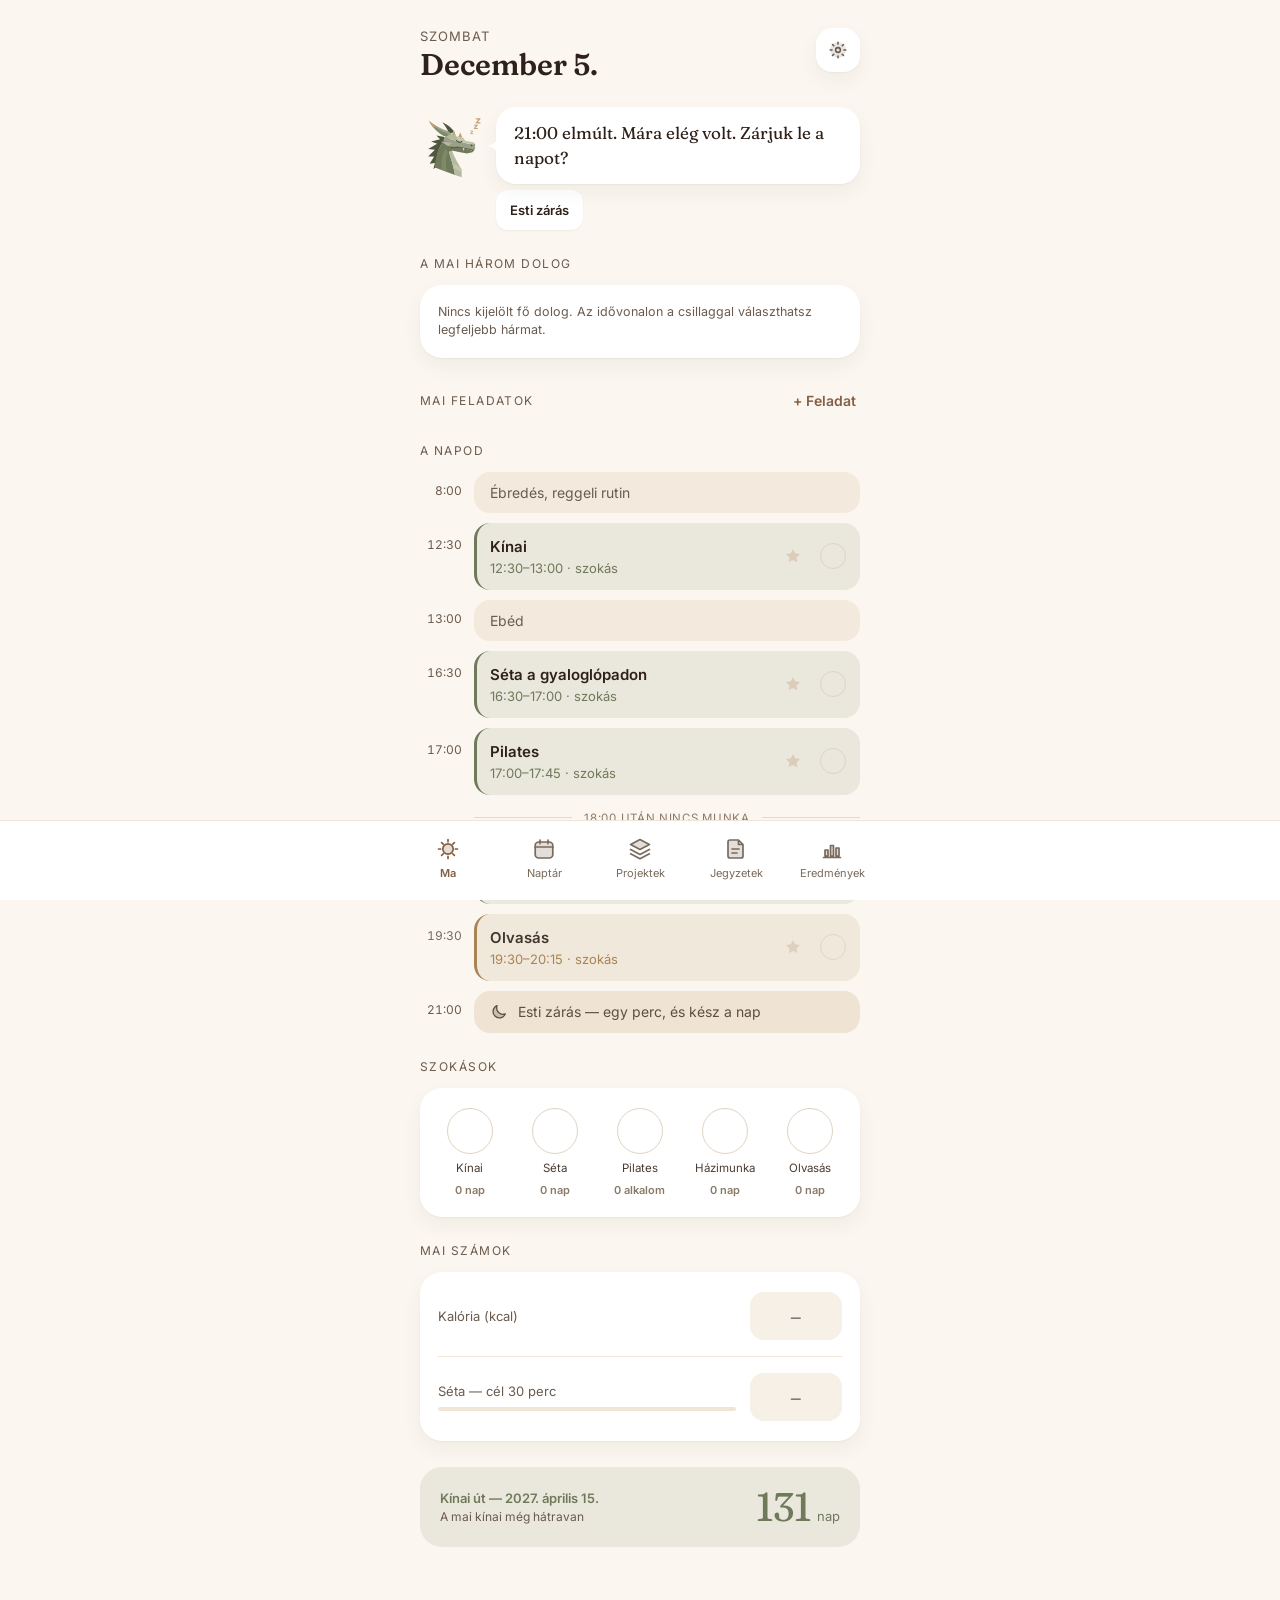
==== index.html @ 64d8f579 "Add files via upload" ====
<!doctype html>
<html lang="hu">
<head>
<meta charset="utf-8">
<meta name="viewport" content="width=device-width, initial-scale=1, viewport-fit=cover">
<meta name="theme-color" content="#FBF6EF">
<meta name="description" content="Callan – napi fókusz, projektek, szokások és jegyzetek.">
<title>Callan</title>
<link rel="manifest" href="manifest.webmanifest">
<link rel="icon" href="icons/favicon.svg" type="image/svg+xml">
<link rel="icon" href="icons/favicon-32.png" sizes="32x32" type="image/png">
<link rel="apple-touch-icon" href="icons/apple-touch-icon.png">
<link rel="preconnect" href="https://fonts.googleapis.com">
<link rel="preconnect" href="https://fonts.gstatic.com" crossorigin>
<link rel="stylesheet" href="https://fonts.googleapis.com/css2?family=Fraunces:opsz,wght,SOFT,WONK@9..144,400..700,0..100,0..1&family=Inter:wght@400;500;600&display=swap">
<link rel="stylesheet" href="css/app.css">
</head>
<body>
<div id="app" class="app"><p style="padding:40vh 20px 0;text-align:center;color:#6B5B4E;font-family:Georgia,serif">Callan ébredezik…</p></div>
<noscript><p style="padding:20px">Callanhoz JavaScript kell.</p></noscript>
<script src="js/util.js"></script>
<script src="js/callan.js"></script>
<script src="js/store.js"></script>
<script src="js/scheduler.js"></script>
<script src="js/ui.js"></script>
<script src="js/app.js"></script>
</body>
</html>
---- css/app.css ----
:root {
  --bg: #FBF6EF;
  --card: #FFFFFF;
  --ink: #2E211A;
  --ink-2: #4A3B31;
  --muted: #6B5B4E;
  --faint: #8C7A69;
  --line: #F2E8DA;
  --field: #F7F0E6;
  --track: #F0E6D8;
  --ring: #DCCDBA;
  --sage: #6F7A5A;
  --accent: #846044;
  --shadow: 0 1px 2px rgba(46, 33, 26, .04), 0 8px 20px rgba(46, 33, 26, .05);
  --serif: "Fraunces", Georgia, "Times New Roman", serif;
  --sans: "Inter", system-ui, -apple-system, "Segoe UI", Roboto, sans-serif;
  --safe-b: env(safe-area-inset-bottom, 0px);
  --safe-t: env(safe-area-inset-top, 0px);
}
* { box-sizing: border-box; }
html, body { margin: 0; background: var(--bg); color: var(--ink); font-family: var(--sans); -webkit-text-size-adjust: 100%; }
body { min-height: 100vh; }
button, input, select, textarea { font: inherit; color: inherit; }
button { cursor: pointer; }
:focus-visible { outline: 2px solid var(--accent); outline-offset: 2px; }
@media (prefers-reduced-motion: reduce) { * { transition: none !important; animation: none !important; } }

.serif { font-family: var(--serif); font-variation-settings: 'SOFT' 60, 'WONK' 0; }
.app { max-width: 480px; margin: 0 auto; min-height: 100vh; position: relative; }
.screen { padding: calc(28px + var(--safe-t)) 20px calc(120px + var(--safe-b)) 20px; display: flex; flex-direction: column; gap: 26px; }
.sec { display: flex; flex-direction: column; gap: 14px; }
.label { font-size: 12px; letter-spacing: .12em; text-transform: uppercase; color: var(--muted); }
.row { display: flex; align-items: center; gap: 12px; }
.between { display: flex; align-items: center; justify-content: space-between; gap: 12px; }
.grow { flex: 1 1 auto; min-width: 0; }
.muted { color: var(--muted); }
.small { font-size: 13px; }
.tiny { font-size: 12px; }
.hidden-label { position: absolute; width: 1px; height: 1px; overflow: hidden; clip: rect(0 0 0 0); white-space: nowrap; }

/* Fejléc */
.head { display: flex; align-items: flex-start; justify-content: space-between; gap: 12px; }
.head-kicker { font-size: 13px; letter-spacing: .08em; text-transform: uppercase; color: var(--muted); }
.h1 { font-family: var(--serif); font-variation-settings: 'SOFT' 60, 'WONK' 0; font-size: 30px; font-weight: 600; line-height: 1.1; margin: 4px 0 0; }
.h2 { font-family: var(--serif); font-variation-settings: 'SOFT' 60, 'WONK' 0; font-size: 21px; font-weight: 600; margin: 0; }
.icon-btn { width: 44px; height: 44px; flex: 0 0 auto; border: 0; border-radius: 16px; background: var(--card); box-shadow: var(--shadow); display: flex; align-items: center; justify-content: center; color: var(--muted); }
.icon-btn.plain { background: transparent; box-shadow: none; }

/* Kártyák */
.card { background: var(--card); border-radius: 22px; padding: 18px; box-shadow: var(--shadow); }
.card.pad-s { padding: 4px 18px; }
.list > * + * { border-top: 1px solid var(--line); }

/* Callan beszél */
.say { display: flex; align-items: center; gap: 12px; }
.say-av { width: 64px; height: 64px; flex: 0 0 auto; }
.say-bubble { position: relative; flex: 1 1 auto; background: var(--card); border-radius: 20px; padding: 14px 18px; font-family: var(--serif); font-variation-settings: 'SOFT' 60, 'WONK' 0; font-size: 17px; line-height: 1.45; box-shadow: var(--shadow); }
.say-bubble::before { content: ""; position: absolute; left: -9px; top: 50%; margin-top: -9px; width: 10px; height: 18px; background: var(--card); clip-path: path('M10 0 C10 6 5 8 0 9 C5 10 10 12 10 18 Z'); }
.say-actions { display: flex; flex-wrap: wrap; gap: 8px; padding-left: 76px; margin-top: -4px; }

/* Gombok */
.btn { height: 50px; border: 0; border-radius: 16px; background: var(--ink); color: #fff; padding: 0 20px; font-size: 15px; font-weight: 600; display: inline-flex; align-items: center; justify-content: center; gap: 8px; }
.btn.block { width: 100%; height: 56px; border-radius: 18px; font-size: 16px; }
.btn.sm { height: 44px; padding: 0 16px 0 12px; font-size: 14px; border-radius: 16px; }
.btn-soft { height: 44px; border: 0; border-radius: 14px; background: rgba(111, 122, 90, .12); color: #4E573E; padding: 0 16px 0 12px; font-size: 13.5px; font-weight: 600; display: inline-flex; align-items: center; gap: 6px; }
.btn-white { height: 40px; border: 0; border-radius: 12px; background: var(--card); padding: 0 14px; font-size: 13px; font-weight: 600; box-shadow: 0 1px 2px rgba(46, 33, 26, .06); }
.btn-link { border: 0; background: none; padding: 8px 4px; color: var(--accent); font-weight: 600; font-size: 14px; }
.btn-danger { border: 0; background: none; padding: 10px 4px; color: #8A4B3A; font-weight: 600; font-size: 14px; }

/* Pipák */
.check { width: 30px; height: 30px; flex: 0 0 auto; border: 1.8px solid #E0D3C2; border-radius: 50%; background: transparent; display: flex; align-items: center; justify-content: center; color: #fff; padding: 0; }
.check.on { border: 0; }
.check.sm { width: 26px; height: 26px; }
.check svg { width: 15px; height: 15px; }

/* Mai három */
.t3 { display: flex; align-items: center; gap: 14px; background: var(--card); border-radius: 22px; padding: 18px; box-shadow: var(--shadow); }
.t3.done .t3-title { color: var(--faint); text-decoration: line-through; }
.chip-ico { width: 46px; height: 46px; flex: 0 0 auto; border-radius: 15px; display: flex; align-items: center; justify-content: center; }
.t3-title { font-size: 16px; font-weight: 600; line-height: 1.3; }
.t3-sub { font-size: 13px; color: var(--muted); margin-top: 4px; }

/* Idővonal */
.tl { display: flex; flex-direction: column; gap: 10px; }
.tl-row { display: flex; gap: 12px; align-items: flex-start; }
.tl-time { width: 42px; flex: 0 0 auto; padding-top: 14px; font-size: 12px; color: var(--muted); text-align: right; font-variant-numeric: tabular-nums; }
.tl-time.t-s { padding-top: 11px; }
.tl-block { flex: 1 1 auto; min-width: 0; border: 0; text-align: left; border-radius: 16px; padding: 14px 14px 14px 13px; border-left: 3px solid transparent; display: flex; align-items: center; gap: 10px; }
.tl-block.tpl { background: #F3EADD; color: var(--muted); padding: 12px 16px; border-left: 0; font-size: 14px; }
.tl-block.close { background: #EFE4D4; color: #5E4E41; padding: 12px 16px; border-left: 0; font-size: 14px; }
.tl-main { flex: 1 1 auto; min-width: 0; display: flex; flex-direction: column; gap: 4px; }
.tl-title { font-size: 15px; font-weight: 600; color: var(--ink); }
.tl-sub { font-size: 13px; }
.tl-block.done .tl-title { text-decoration: line-through; color: var(--faint); }
.tl-after { opacity: .9; }
.tl-star { width: 34px; height: 34px; border: 0; background: transparent; padding: 0; display: flex; align-items: center; justify-content: center; color: var(--ring); flex: 0 0 auto; }
.tl-star.on { color: #C4A071; }
.now { display: flex; gap: 12px; align-items: center; }
.now .tl-time { padding-top: 0; font-weight: 600; color: var(--ink); }
.now-line { flex: 1 1 auto; display: flex; align-items: center; }
.now-dot { width: 8px; height: 8px; border-radius: 50%; background: var(--ink); flex: 0 0 auto; }
.now-bar { flex: 1 1 auto; height: 1.5px; background: var(--ink); }
.divider { display: flex; align-items: center; gap: 12px; padding: 6px 0 2px 54px; }
.divider span { font-size: 11.5px; letter-spacing: .06em; text-transform: uppercase; color: var(--faint); white-space: nowrap; }
.divider i { flex: 1 1 auto; height: 1px; background: #E6D9C8; }
.conflict-card { background: #F8EEE8; border-radius: 16px; padding: 14px; display: flex; flex-direction: column; gap: 12px; margin-left: 54px; }
.conflict-card p { margin: 0; font-size: 13px; line-height: 1.45; color: #5C3A2E; }
.list .conflict-card { margin-left: 0; }
.badge-warn { font-size: 11.5px; font-weight: 600; color: #8A4B3A; }

/* Szokások */
.habits { display: flex; justify-content: space-around; gap: 6px; flex-wrap: wrap; padding: 20px 10px; }
.habit { display: flex; flex-direction: column; align-items: center; gap: 8px; width: 62px; }
.habit-btn { width: 46px; height: 46px; border-radius: 50%; border: 1.8px solid #E0D3C2; background: transparent; display: flex; align-items: center; justify-content: center; color: #fff; padding: 0; }
.habit-btn.on { border: 0; }
.habit-name { font-size: 11.5px; color: var(--ink-2); text-align: center; line-height: 1.2; }
.habit-streak { font-size: 11px; font-weight: 600; }

/* Számok */
.num-row { display: flex; align-items: center; gap: 14px; padding: 16px 0; }
.num-row label { font-size: 13px; color: var(--muted); }
.bar { height: 4px; border-radius: 2px; background: #F0E5D7; overflow: hidden; }
.bar > i { display: block; height: 100%; border-radius: 2px; }
.num-input { width: 92px; flex: 0 0 auto; border: 0; border-radius: 14px; background: var(--field); padding: 10px 8px; font-family: var(--serif); font-variation-settings: 'SOFT' 60, 'WONK' 0; font-size: 22px; font-weight: 500; text-align: center; }

/* Visszaszámláló */
.countdown { border-radius: 22px; padding: 20px; display: flex; align-items: center; gap: 16px; }
.big-num { font-family: var(--serif); font-variation-settings: 'SOFT' 60, 'WONK' 0; font-weight: 400; line-height: 1; }

/* Alsó sáv */
.nav { position: fixed; left: 0; right: 0; bottom: 0; z-index: 20; background: var(--card); border-top: 1px solid #F0E5D7; padding: 10px 6px calc(14px + var(--safe-b)); display: flex; justify-content: center; }
.nav-in { max-width: 480px; width: 100%; display: flex; justify-content: space-around; }
.nav button { width: 72px; border: 0; background: none; display: flex; flex-direction: column; align-items: center; gap: 5px; padding: 6px 0; color: #7A6A5C; font-size: 11px; }
.nav button.on { color: var(--accent); font-weight: 600; }

/* Űrlapelemek */
.field { width: 100%; border: 0; border-radius: 14px; background: var(--field); padding: 13px 14px; font-size: 15px; }
.field.title { font-family: var(--serif); font-variation-settings: 'SOFT' 60, 'WONK' 0; font-size: 19px; font-weight: 600; }
.field.sm { width: 120px; text-align: center; font-weight: 500; }
textarea.field { resize: none; line-height: 1.5; }
select.field { appearance: none; -webkit-appearance: none; background-image: url("data:image/svg+xml,%3Csvg xmlns='http://www.w3.org/2000/svg' width='16' height='16' viewBox='0 0 24 24'%3E%3Cpath d='m6 9 6 6 6-6' fill='none' stroke='%236B5B4E' stroke-width='2.2' stroke-linecap='round' stroke-linejoin='round'/%3E%3C/svg%3E"); background-repeat: no-repeat; background-position: right 14px center; padding-right: 40px; }
.field::placeholder { color: var(--faint); }
.frow { display: flex; align-items: center; justify-content: space-between; gap: 12px; }
.frow label, .frow .flabel { font-size: 14.5px; }
.help { font-size: 12.5px; color: var(--muted); line-height: 1.45; margin: 0; }
.seg { background: var(--track); border-radius: 14px; padding: 4px; display: grid; gap: 4px; }
.seg button { height: 40px; border: 0; border-radius: 11px; background: transparent; font-size: 13.5px; font-weight: 500; color: var(--muted); }
.seg button.on { background: var(--card); box-shadow: 0 1px 3px rgba(46, 33, 26, .08); font-weight: 600; color: var(--ink); }
.chips { display: flex; flex-wrap: wrap; gap: 8px; }
.chip { height: 40px; border: 0; border-radius: 999px; background: var(--field); padding: 0 14px; display: inline-flex; align-items: center; gap: 7px; font-size: 13px; font-weight: 500; color: var(--ink-2); }
.chip.on { color: #fff; font-weight: 600; }
.chip.ghost { background: transparent; color: var(--muted); font-weight: 600; }
.chip.dark { background: var(--ink); color: #fff; font-weight: 600; }
.chip.white { background: var(--card); }
.dot { width: 8px; height: 8px; border-radius: 50%; flex: 0 0 auto; display: inline-block; }
.switch { width: 50px; height: 30px; flex: 0 0 auto; border: 0; border-radius: 999px; background: var(--ring); position: relative; padding: 0; }
.switch::after { content: ""; position: absolute; top: 4px; left: 3px; width: 22px; height: 22px; border-radius: 50%; background: #fff; box-shadow: 0 1px 2px rgba(0, 0, 0, .15); transition: left .15s; }
.switch[aria-checked="true"] { background: var(--sage); }
.switch[aria-checked="true"]::after { left: 25px; }
.radio { width: 100%; min-height: 56px; border: 0; border-radius: 16px; background: transparent; padding: 10px 12px; display: flex; align-items: center; gap: 12px; text-align: left; }
.radio.on { background: rgba(111, 122, 90, .10); }
.radio-dot { width: 22px; height: 22px; flex: 0 0 auto; border-radius: 50%; border: 2px solid var(--ring); display: flex; align-items: center; justify-content: center; }
.radio.on .radio-dot { border: 0; background: var(--sage); }
.radio.on .radio-dot::after { content: ""; width: 8px; height: 8px; border-radius: 50%; background: #fff; }
.daypick { display: grid; grid-template-columns: repeat(7, minmax(0, 1fr)); gap: 6px; }
.daypick button { height: 40px; border: 0; border-radius: 12px; background: var(--field); font-size: 13px; font-weight: 600; color: var(--muted); }
.daypick button.on { background: var(--sage); color: #fff; }
.inset { background: var(--bg); border-radius: 18px; padding: 16px; display: flex; flex-direction: column; gap: 12px; }

/* Lapok (teljes képernyős) */
.sheet { position: fixed; inset: 0; z-index: 40; background: var(--bg); overflow-y: auto; -webkit-overflow-scrolling: touch; animation: up .18s ease-out; }
@keyframes up { from { transform: translateY(16px); opacity: .6; } to { transform: none; opacity: 1; } }
.sheet-in { max-width: 480px; margin: 0 auto; padding: calc(16px + var(--safe-t)) 20px calc(40px + var(--safe-b)); display: flex; flex-direction: column; gap: 20px; }
.sheet-head { display: flex; align-items: center; justify-content: space-between; gap: 12px; }
.sheet-head .h2 { font-size: 20px; text-align: center; flex: 1 1 auto; }

/* Naptár */
.cal { padding: 16px 10px 12px; display: flex; flex-direction: column; gap: 6px; }
.cal-grid { display: grid; grid-template-columns: repeat(7, minmax(0, 1fr)); gap: 2px; }
.cal-wd { text-align: center; font-size: 11.5px; font-weight: 600; color: var(--muted); padding-bottom: 4px; }
.cal-day { position: relative; border: 0; background: transparent; border-radius: 14px; height: 58px; padding: 4px 0 0; display: flex; flex-direction: column; align-items: center; gap: 6px; }
.cal-day.sel { background: #F5ECDF; }
.cal-num { width: 30px; height: 30px; border-radius: 50%; display: flex; align-items: center; justify-content: center; font-size: 13.5px; }
.cal-day.out .cal-num { color: #B5A594; }
.cal-day.today .cal-num { background: var(--ink); color: #fff; font-weight: 600; }
.cal-dots { display: flex; gap: 3px; height: 5px; }
.cal-dots i { width: 5px; height: 5px; border-radius: 50%; }
.cal-gem { position: absolute; top: 3px; right: 3px; line-height: 0; }
.legend { display: flex; flex-wrap: wrap; gap: 8px; }
.legend span { display: inline-flex; align-items: center; gap: 6px; padding: 7px 11px; border-radius: 999px; background: var(--card); font-size: 12px; color: var(--ink-2); }
.drow { display: flex; align-items: center; gap: 12px; padding: 14px 0; }
.drow-time { width: 46px; flex: 0 0 auto; font-size: 12.5px; color: var(--muted); font-variant-numeric: tabular-nums; }
.drow-title { flex: 1 1 auto; font-size: 14.5px; font-weight: 500; min-width: 0; }
.drow-tag { font-size: 11.5px; color: var(--muted); }
.release { border-radius: 18px; padding: 14px 16px; display: flex; align-items: center; gap: 12px; background: rgba(160, 120, 69, .14); }

/* Projektek */
.pcard { display: flex; flex-direction: column; gap: 14px; }
.prow { display: flex; align-items: center; justify-content: space-between; gap: 10px; padding: 11px 0; width: 100%; border: 0; background: none; text-align: left; }
.prow-name { font-size: 15px; font-weight: 500; }
.prow-meta { font-size: 12.5px; color: var(--muted); text-align: right; }
.segbar { display: grid; gap: 4px; }
.segbar i { height: 5px; border-radius: 3px; }

/* Jegyzetek */
.idea { display: flex; flex-direction: column; gap: 12px; width: 100%; border: 0; text-align: left; }
.idea-title { font-family: var(--serif); font-variation-settings: 'SOFT' 60, 'WONK' 0; font-size: 19px; font-weight: 600; line-height: 1.3; }
.idea-body { font-size: 14.5px; line-height: 1.55; color: var(--ink-2); white-space: pre-wrap; }
.tag { padding: 6px 11px; border-radius: 999px; font-size: 12px; font-weight: 600; }
.treasure-where { background: var(--bg); border-radius: 14px; padding: 12px 14px; display: flex; flex-direction: column; gap: 8px; font-size: 13px; }
.treasure-where div { display: flex; gap: 10px; }
.treasure-where b { width: 62px; flex: 0 0 auto; color: var(--muted); font-weight: 400; }
.mic.on { background: #96604F !important; color: #fff !important; }

/* Eredmények */
.bars { height: 120px; display: grid; gap: 6px; align-items: end; }
.bars i { border-radius: 8px; display: block; }
.bar-labels { display: grid; gap: 6px; }
.bar-labels span { text-align: center; font-size: 11px; color: var(--muted); }
.hgrid { display: grid; grid-template-columns: repeat(14, minmax(0, 1fr)); gap: 4px; }
.hgrid i { height: 16px; border-radius: 5px; background: #F2EADF; display: block; }
.minis { display: grid; grid-template-columns: repeat(2, minmax(0, 1fr)); gap: 12px; }
.mini { background: var(--card); border-radius: 20px; padding: 18px; box-shadow: var(--shadow); display: flex; flex-direction: column; gap: 6px; }
.mini .big-num { font-size: 28px; }

/* Üres állapot */
.empty { display: flex; flex-direction: column; align-items: center; text-align: center; gap: 10px; padding: 18px 10px; color: var(--muted); font-size: 14px; line-height: 1.5; }

/* Üzenet */
.toast { position: fixed; left: 50%; transform: translateX(-50%); bottom: calc(96px + var(--safe-b)); z-index: 60; background: var(--ink); color: #fff; border-radius: 16px; padding: 12px 14px 12px 18px; display: flex; align-items: center; gap: 12px; font-size: 14px; box-shadow: 0 10px 30px rgba(46, 33, 26, .25); max-width: calc(100% - 32px); }
.toast button { border: 0; background: rgba(255, 255, 255, .14); color: #fff; border-radius: 10px; padding: 8px 12px; font-weight: 600; font-size: 13px; }
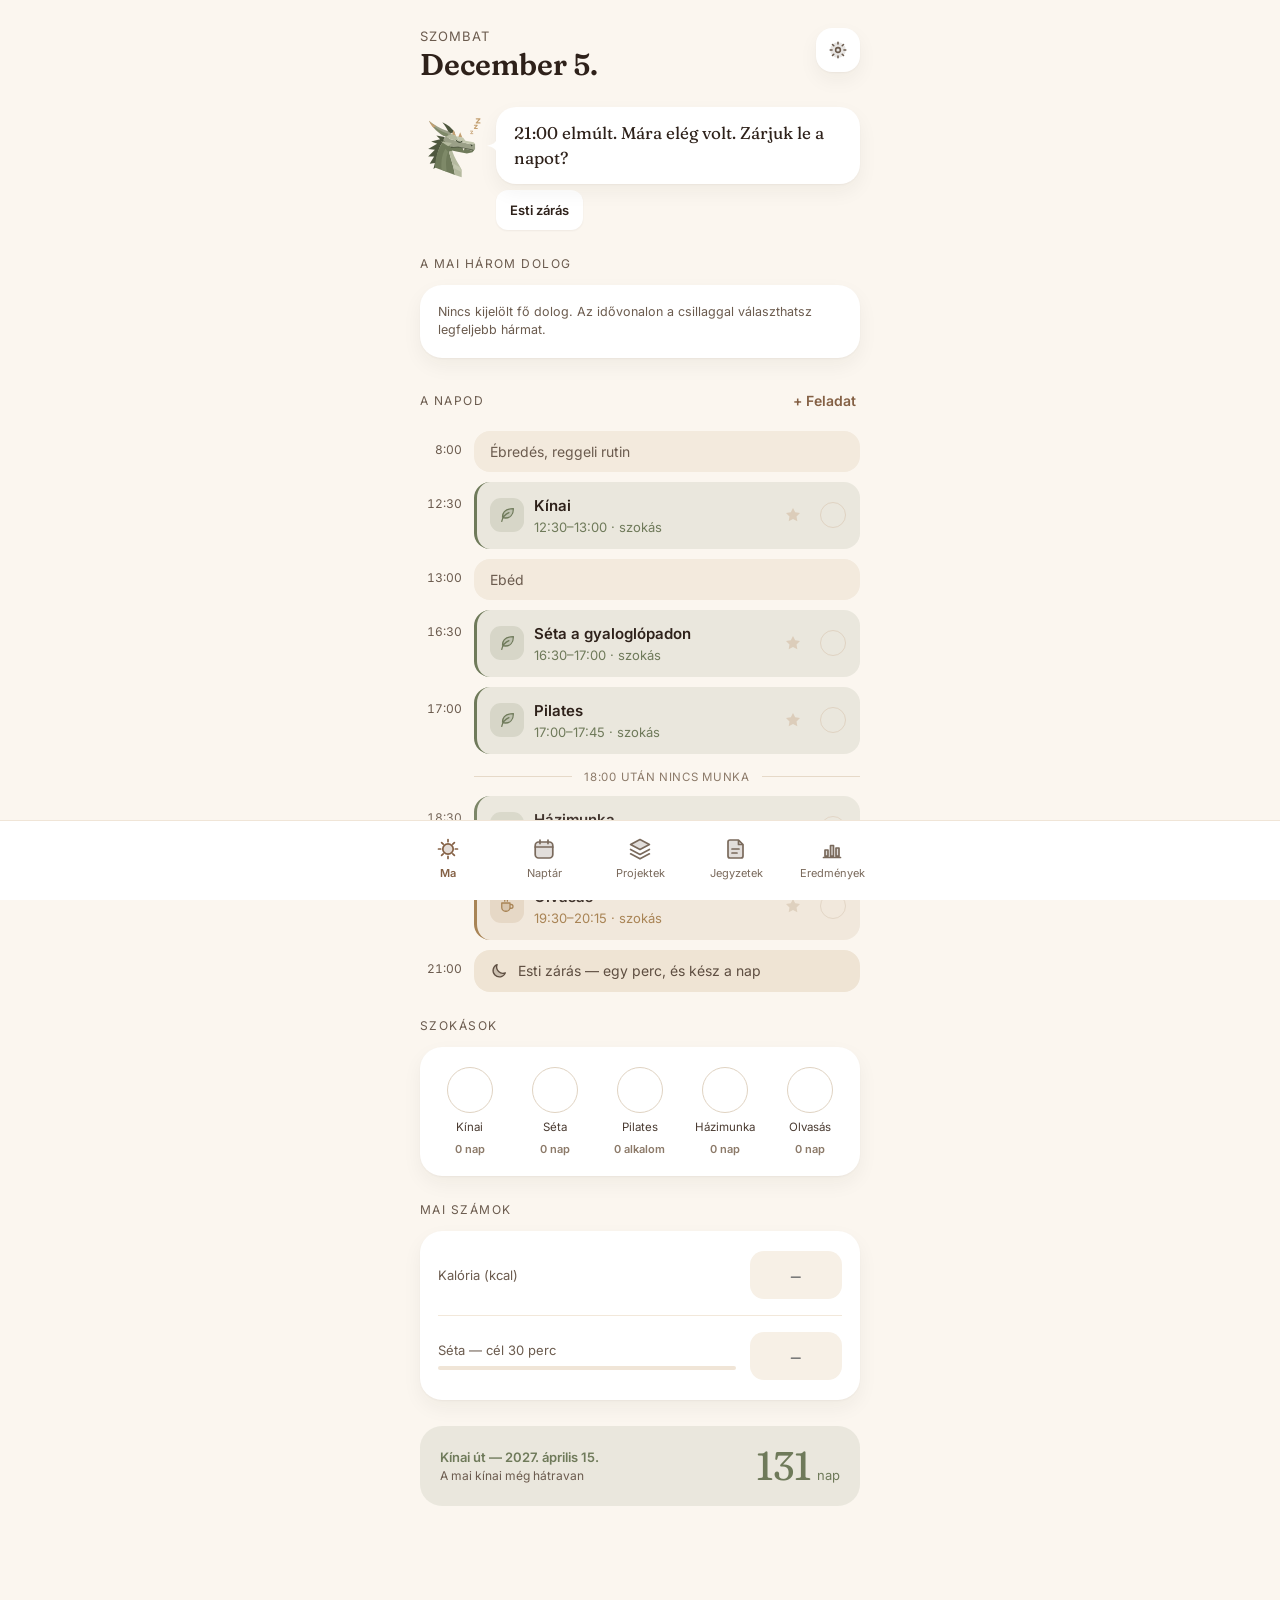
==== commit 4ddbb5fd: "Add files via upload" ====
--- a/index.html
+++ b/index.html
@@ -22,6 +22,7 @@
 <script src="js/callan.js"></script>
 <script src="js/store.js"></script>
 <script src="js/scheduler.js"></script>
+<script src="js/notify.js"></script>
 <script src="js/ui.js"></script>
 <script src="js/app.js"></script>
 </body>
--- a/css/app.css
+++ b/css/app.css
@@ -186,6 +186,8 @@
 .cal-dots { display: flex; gap: 3px; height: 5px; }
 .cal-dots i { width: 5px; height: 5px; border-radius: 50%; }
 .cal-gem { position: absolute; top: 3px; right: 3px; line-height: 0; }
+.cal-drop { position: absolute; top: 3px; left: 4px; line-height: 0; }
+.cycle-row { display: flex; align-items: center; gap: 10px; background: rgba(167, 109, 94, .10); border-radius: 18px; padding: 10px 10px 10px 14px; }
 .legend { display: flex; flex-wrap: wrap; gap: 8px; }
 .legend span { display: inline-flex; align-items: center; gap: 6px; padding: 7px 11px; border-radius: 999px; background: var(--card); font-size: 12px; color: var(--ink-2); }
 .drow { display: flex; align-items: center; gap: 12px; padding: 14px 0; }
@@ -229,3 +231,17 @@
 /* Üzenet */
 .toast { position: fixed; left: 50%; transform: translateX(-50%); bottom: calc(96px + var(--safe-b)); z-index: 60; background: var(--ink); color: #fff; border-radius: 16px; padding: 12px 14px 12px 18px; display: flex; align-items: center; gap: 12px; font-size: 14px; box-shadow: 0 10px 30px rgba(46, 33, 26, .25); max-width: calc(100% - 32px); }
 .toast button { border: 0; background: rgba(255, 255, 255, .14); color: #fff; border-radius: 10px; padding: 8px 12px; font-weight: 600; font-size: 13px; }
+
+/* 1.2: ikonok */
+.tl-ico { width: 34px; height: 34px; flex: 0 0 auto; border-radius: 11px; display: flex; align-items: center; justify-content: center; padding: 0; }
+.tl-ico.sm { width: 28px; height: 28px; border-radius: 9px; }
+.tl-ico.sm svg { width: 16px; height: 16px; }
+.icon-grid { display: grid; grid-template-columns: repeat(6, minmax(0, 1fr)); gap: 8px; }
+.icon-opt { height: 48px; border: 0; border-radius: 14px; background: var(--field); display: flex; align-items: center; justify-content: center; padding: 0; }
+
+/* 1.2: értesítések */
+.steps { display: flex; flex-direction: column; gap: 14px; }
+.step { display: flex; gap: 12px; align-items: flex-start; }
+.step-n { width: 26px; height: 26px; flex: 0 0 auto; border-radius: 50%; background: var(--ink); color: #fff; font-size: 13px; font-weight: 600; display: flex; align-items: center; justify-content: center; margin-top: 1px; }
+.topic { flex: 1 1 auto; min-width: 0; overflow-wrap: anywhere; background: var(--field); border-radius: 10px; padding: 9px 10px; font-size: 13px; font-family: ui-monospace, Menlo, Consolas, monospace; }
+a.btn { display: inline-flex; }
